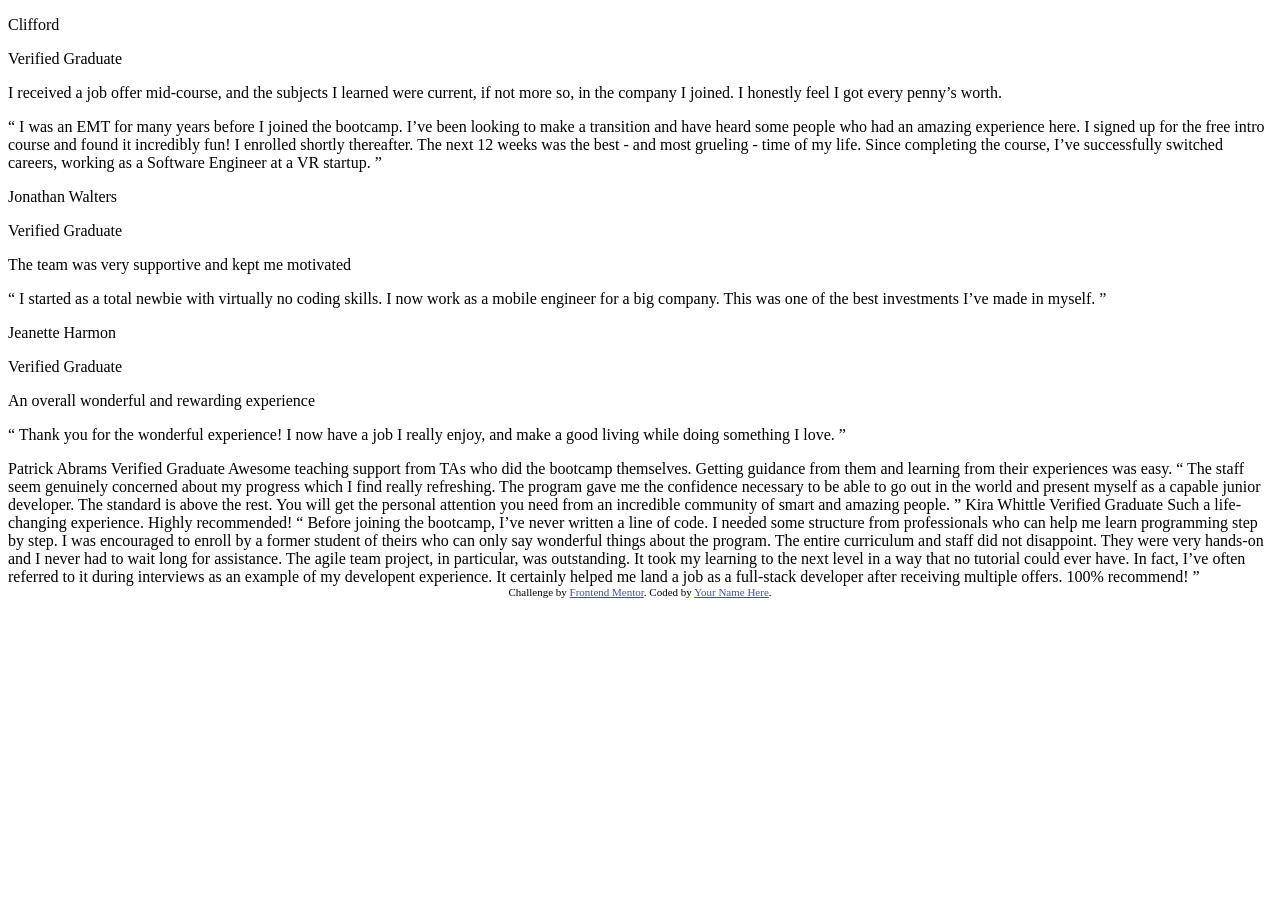
==== testimonials-grid-section-main/index.html @ 96a22df4 "first commit" ====
<!DOCTYPE html>
<html lang="en">
<head>
  <meta charset="UTF-8">
  <meta name="viewport" content="width=device-width, initial-scale=1.0"> <!-- displays site properly based on user's device -->

  <link rel="icon" type="image/png" sizes="32x32" href="./images/favicon-32x32.png">
  
  <title>Frontend Mentor | [Challenge Name Here]</title>

  <!-- Feel free to remove these styles or customise in your own stylesheet 👍 -->
  <style>
    .attribution { font-size: 0.6875rem; text-align: center; }
    .attribution a { color: hsl(228, 45%, 44%); }
  </style>
</head>
<body>
  <main>
    <section>
      <header>
        <p>Clifford</p>
        <p>Verified Graduate</p>
      </header> 
      <article>
        <p>
          I received a job offer mid-course, and the subjects I learned were current, if not more so,
          in the company I joined. I honestly feel I got every penny’s worth.
        </p>

        <p>
          “ I was an EMT for many years before I joined the bootcamp. I’ve been looking to make a
          transition and have heard some people who had an amazing experience here. I signed up
          for the free intro course and found it incredibly fun! I enrolled shortly thereafter.
          The next 12 weeks was the best - and most grueling - time of my life. Since completing
          the course, I’ve successfully switched careers, working as a Software Engineer at a VR startup. ”
        </p>
      </article>
    </section>
   
    <section>
      <header>
        <p>Jonathan Walters</p>
        <p>Verified Graduate</p>
      </header>
      <article>
        <p>The team was very supportive and kept me motivated</p>
        <p>
          “ I started as a total newbie with virtually no coding skills. I now work as a mobile engineer
          for a big company. This was one of the best investments I’ve made in myself. ”
        </p>
      </article>
    </section>

    <section>
      <header>
          <p>Jeanette Harmon</p>
          <p>Verified Graduate</p>
      </header>
      <article>
        <p>An overall wonderful and rewarding experience</p>
        <p>“ Thank you for the wonderful experience! I now have a job I really enjoy, and make a good living
        while doing something I love. ”</p>
      </article>
    </section>

    Patrick Abrams
    Verified Graduate

    Awesome teaching support from TAs who did the bootcamp themselves. Getting guidance from them and 
    learning from their experiences was easy.

    “ The staff seem genuinely concerned about my progress which I find really refreshing. The program 
    gave me the confidence necessary to be able to go out in the world and present myself as a capable 
    junior developer. The standard is above the rest. You will get the personal attention you need from 
    an incredible community of smart and amazing people. ”

    Kira Whittle
    Verified Graduate

    Such a life-changing experience. Highly recommended!

    “ Before joining the bootcamp, I’ve never written a line of code. I needed some structure from 
    professionals who can help me learn programming step by step. I was encouraged to enroll by a former 
    student of theirs who can only say wonderful things about the program. The entire curriculum and staff 
    did not disappoint. They were very hands-on and I never had to wait long for assistance. The agile team 
    project, in particular, was outstanding. It took my learning to the next level in a way that no tutorial 
    could ever have. In fact, I’ve often referred to it during interviews as an example of my developent 
    experience. It certainly helped me land a job as a full-stack developer after receiving multiple offers. 
    100% recommend! ”
  </main>
  <footer class="attribution">
    Challenge by <a href="https://www.frontendmentor.io?ref=challenge">Frontend Mentor</a>. 
    Coded by <a href="#">Your Name Here</a>.
  </footer>
</body>
</html>
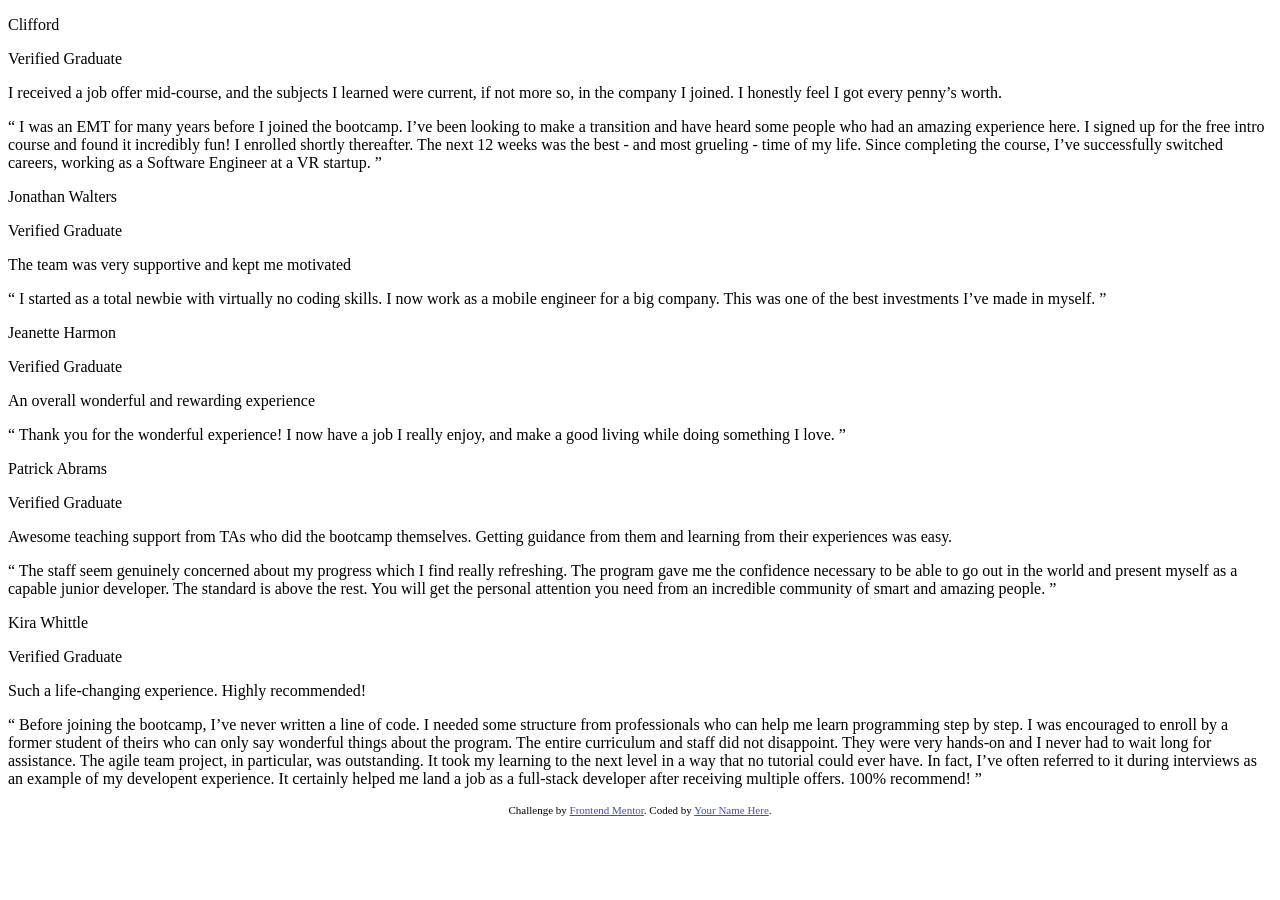
==== commit d8a8b514: "Réorganiser et structurer les sections des témoignages pour une meilleure lisibilité" ====
--- a/testimonials-grid-section-main/index.html
+++ b/testimonials-grid-section-main/index.html
@@ -63,30 +63,40 @@
       </article>
     </section>
 
-    Patrick Abrams
-    Verified Graduate
+    <section>
+      <header>
+        <p>Patrick Abrams</p>
+        <p>Verified Graduate</p>
+      </header>
+      <article>
+        <p>
+          Awesome teaching support from TAs who did the bootcamp themselves. Getting guidance from them and
+          learning from their experiences was easy.
+        </p>
+        <p>
+          “ The staff seem genuinely concerned about my progress which I find really refreshing. The program
+          gave me the confidence necessary to be able to go out in the world and present myself as a capable
+          junior developer. The standard is above the rest. You will get the personal attention you need from
+          an incredible community of smart and amazing people. ”
+        </p>
+      </article>
+    </section>
 
-    Awesome teaching support from TAs who did the bootcamp themselves. Getting guidance from them and 
-    learning from their experiences was easy.
-
-    “ The staff seem genuinely concerned about my progress which I find really refreshing. The program 
-    gave me the confidence necessary to be able to go out in the world and present myself as a capable 
-    junior developer. The standard is above the rest. You will get the personal attention you need from 
-    an incredible community of smart and amazing people. ”
-
-    Kira Whittle
-    Verified Graduate
-
-    Such a life-changing experience. Highly recommended!
-
-    “ Before joining the bootcamp, I’ve never written a line of code. I needed some structure from 
-    professionals who can help me learn programming step by step. I was encouraged to enroll by a former 
-    student of theirs who can only say wonderful things about the program. The entire curriculum and staff 
-    did not disappoint. They were very hands-on and I never had to wait long for assistance. The agile team 
-    project, in particular, was outstanding. It took my learning to the next level in a way that no tutorial 
-    could ever have. In fact, I’ve often referred to it during interviews as an example of my developent 
-    experience. It certainly helped me land a job as a full-stack developer after receiving multiple offers. 
-    100% recommend! ”
+    <section>
+      <p>Kira Whittle</p>
+      <p>Verified Graduate</p>
+      <article>
+        <p>Such a life-changing experience. Highly recommended!</p>
+        <p>“ Before joining the bootcamp, I’ve never written a line of code. I needed some structure from
+        professionals who can help me learn programming step by step. I was encouraged to enroll by a former
+        student of theirs who can only say wonderful things about the program. The entire curriculum and staff
+        did not disappoint. They were very hands-on and I never had to wait long for assistance. The agile team
+        project, in particular, was outstanding. It took my learning to the next level in a way that no tutorial
+        could ever have. In fact, I’ve often referred to it during interviews as an example of my developent
+        experience. It certainly helped me land a job as a full-stack developer after receiving multiple offers.
+        100% recommend! ”</p>
+      </article>
+    </section>
   </main>
   <footer class="attribution">
     Challenge by <a href="https://www.frontendmentor.io?ref=challenge">Frontend Mentor</a>. 
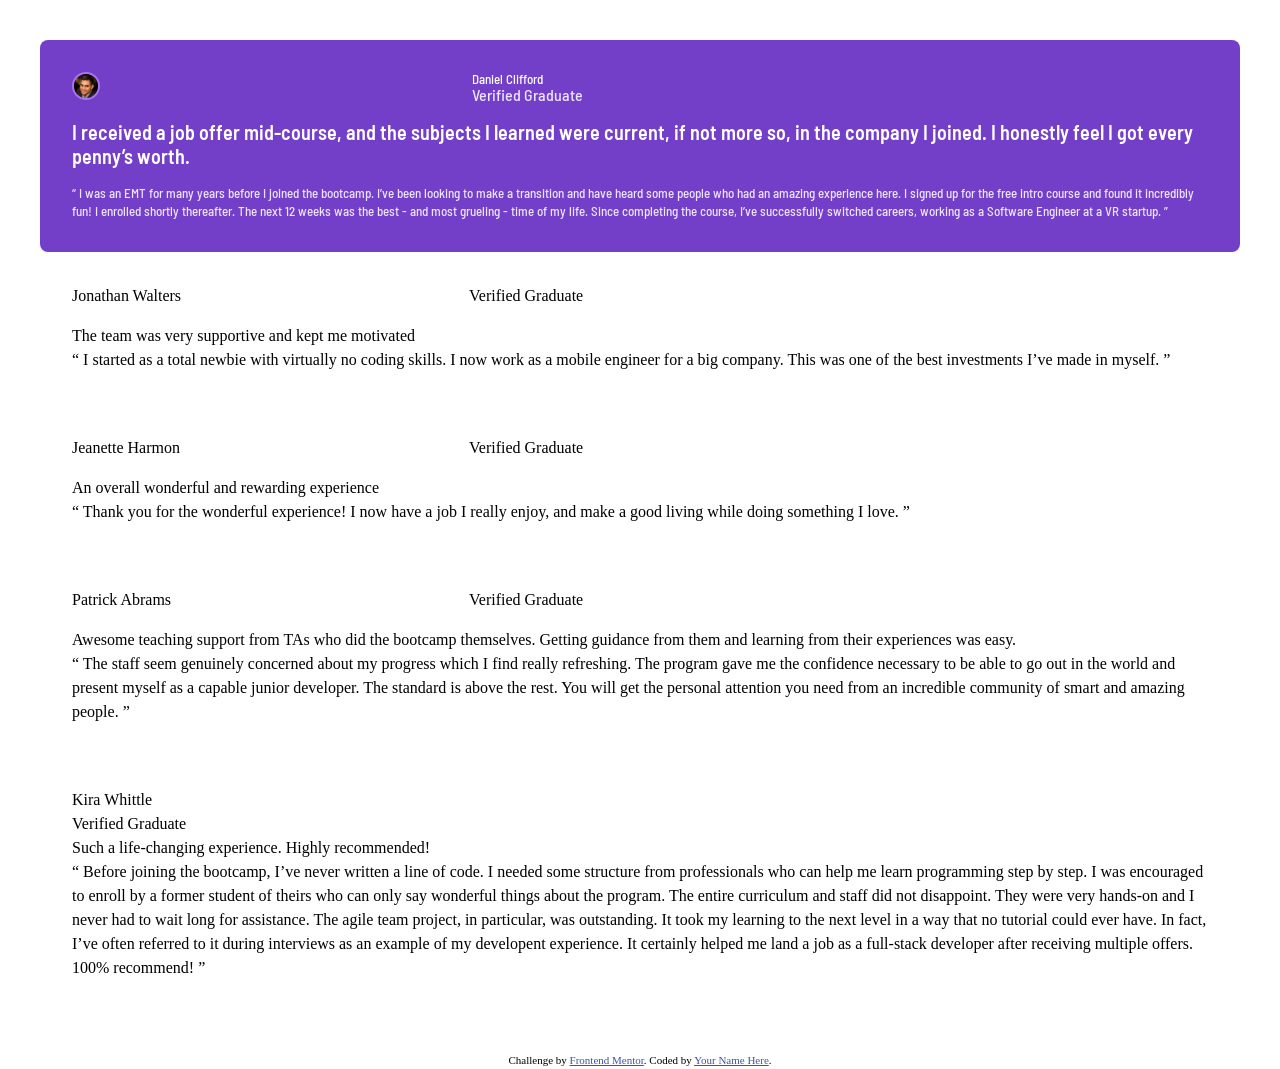
==== commit 87a5f57b: "Ajouter des styles CSS pour la mise en page des témoignages et corriger des erreurs de variables" ====
--- a/testimonials-grid-section-main/index.html
+++ b/testimonials-grid-section-main/index.html
@@ -3,9 +3,11 @@
 <head>
   <meta charset="UTF-8">
   <meta name="viewport" content="width=device-width, initial-scale=1.0"> <!-- displays site properly based on user's device -->
-
+  <link rel="preconnect" href="https://fonts.googleapis.com">
+  <link rel="preconnect" href="https://fonts.gstatic.com" crossorigin>
+  <link href="https://fonts.googleapis.com/css2?family=Barlow+Semi+Condensed:ital,wght@0,100;0,200;0,300;0,400;0,500;0,600;0,700;0,800;0,900;1,100;1,200;1,300;1,400;1,500;1,600;1,700;1,800;1,900&display=swap" rel="stylesheet">
   <link rel="icon" type="image/png" sizes="32x32" href="./images/favicon-32x32.png">
-  
+  <link rel="stylesheet" href="/testimonials-grid-section-main/style/style.css">
   <title>Frontend Mentor | [Challenge Name Here]</title>
 
   <!-- Feel free to remove these styles or customise in your own stylesheet 👍 -->
@@ -16,18 +18,23 @@
 </head>
 <body>
   <main>
-    <section>
+    <section class="card card--purple">
       <header>
-        <p>Clifford</p>
-        <p>Verified Graduate</p>
+        <!-- <figcaption> -->
+                  <img src="/testimonials-grid-section-main/images/image-daniel.jpg" alt="Daniel's portrait" class="img__border--purple">
+        <!-- </figcaption> -->
+        <div class="witness">
+          <p class="name  text-preset-2">Daniel Clifford</p> <!-- white -->
+          <p class="type text-preset-4">Verified Graduate</p> <!-- purple 50 -->
+        </div>
       </header> 
       <article>
-        <p>
+        <p class="text-preset-1 testimonies"> <!-- white -->
           I received a job offer mid-course, and the subjects I learned were current, if not more so,
           in the company I joined. I honestly feel I got every penny’s worth.
         </p>
 
-        <p>
+        <p class="text-preset-3 citation"> <!-- purple 50 -->
           “ I was an EMT for many years before I joined the bootcamp. I’ve been looking to make a
           transition and have heard some people who had an amazing experience here. I signed up
           for the free intro course and found it incredibly fun! I enrolled shortly thereafter.
@@ -37,7 +44,7 @@
       </article>
     </section>
    
-    <section>
+    <section class="card">
       <header>
         <p>Jonathan Walters</p>
         <p>Verified Graduate</p>
@@ -51,7 +58,7 @@
       </article>
     </section>
 
-    <section>
+    <section class="card">
       <header>
           <p>Jeanette Harmon</p>
           <p>Verified Graduate</p>
@@ -63,7 +70,7 @@
       </article>
     </section>
 
-    <section>
+    <section class="card">
       <header>
         <p>Patrick Abrams</p>
         <p>Verified Graduate</p>
@@ -82,7 +89,7 @@
       </article>
     </section>
 
-    <section>
+    <section class="card">
       <p>Kira Whittle</p>
       <p>Verified Graduate</p>
       <article>
--- a/testimonials-grid-section-main/style/style.css
+++ b/testimonials-grid-section-main/style/style.css
@@ -0,0 +1,49 @@
+@import 'reset.css';
+@import 'variable.css';
+@import 'typo.css';
+
+body{
+    min-height: 100vh;
+}
+footer{
+    position: relative;
+    bottom: 0;
+}
+main{
+    margin: var(--spacing_500);
+}
+.card{
+    max-height: max-content;
+    padding: var(--spacing_400);
+    box-shadow: 40px 60px 50px -47px 48556A 24.74%;
+    border-radius: 8px;
+}
+.card--purple{
+    background-color: var(--purple_500);
+}
+header{
+    display: flex;
+    justify-content: space-between;
+    width: 45%;
+    margin-bottom: var(--spacing_200);
+}
+img{
+    height: 28px;
+    width: 28px;
+}
+.img__border--purple {
+    border-radius: 50%;
+    border: 2px solid var(--purple_300);
+}
+.name,
+.testimonies{
+    color: #fff;
+}
+.type,
+.citation{
+    color: var(--purple_50);
+}
+.citation,
+.testimonies{
+    margin-top: var(--spacing_200);
+}
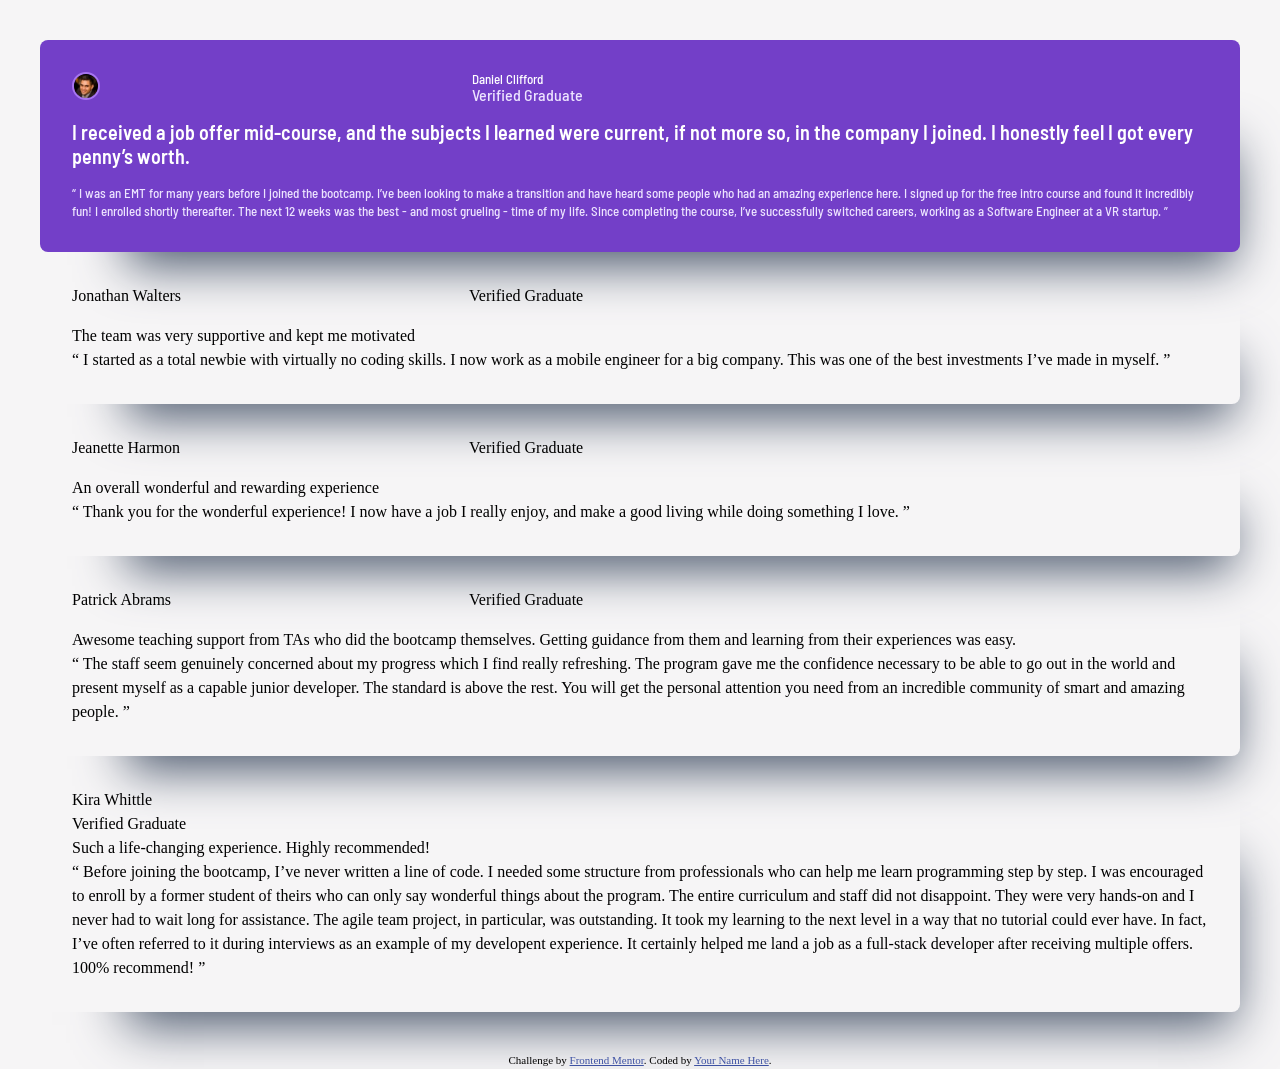
==== commit 5726f19e: "Corriger la balise d'image dans la section témoignages et ajuster la couleur de fond du corps" ====
--- a/testimonials-grid-section-main/index.html
+++ b/testimonials-grid-section-main/index.html
@@ -20,9 +20,7 @@
   <main>
     <section class="card card--purple">
       <header>
-        <!-- <figcaption> -->
-                  <img src="/testimonials-grid-section-main/images/image-daniel.jpg" alt="Daniel's portrait" class="img__border--purple">
-        <!-- </figcaption> -->
+        <img src="/testimonials-grid-section-main/images/image-daniel.jpg" alt="Daniel's portrait" class="img__border--purple">
         <div class="witness">
           <p class="name  text-preset-2">Daniel Clifford</p> <!-- white -->
           <p class="type text-preset-4">Verified Graduate</p> <!-- purple 50 -->
--- a/testimonials-grid-section-main/style/style.css
+++ b/testimonials-grid-section-main/style/style.css
@@ -4,6 +4,7 @@
 
 body{
     min-height: 100vh;
+    background-color: #F6F5F6;
 }
 footer{
     position: relative;
@@ -15,7 +16,7 @@
 .card{
     max-height: max-content;
     padding: var(--spacing_400);
-    box-shadow: 40px 60px 50px -47px 48556A 24.74%;
+    box-shadow: 40px 60px 50px -47px rgba(72, 85, 106, 24.74);
     border-radius: 8px;
 }
 .card--purple{
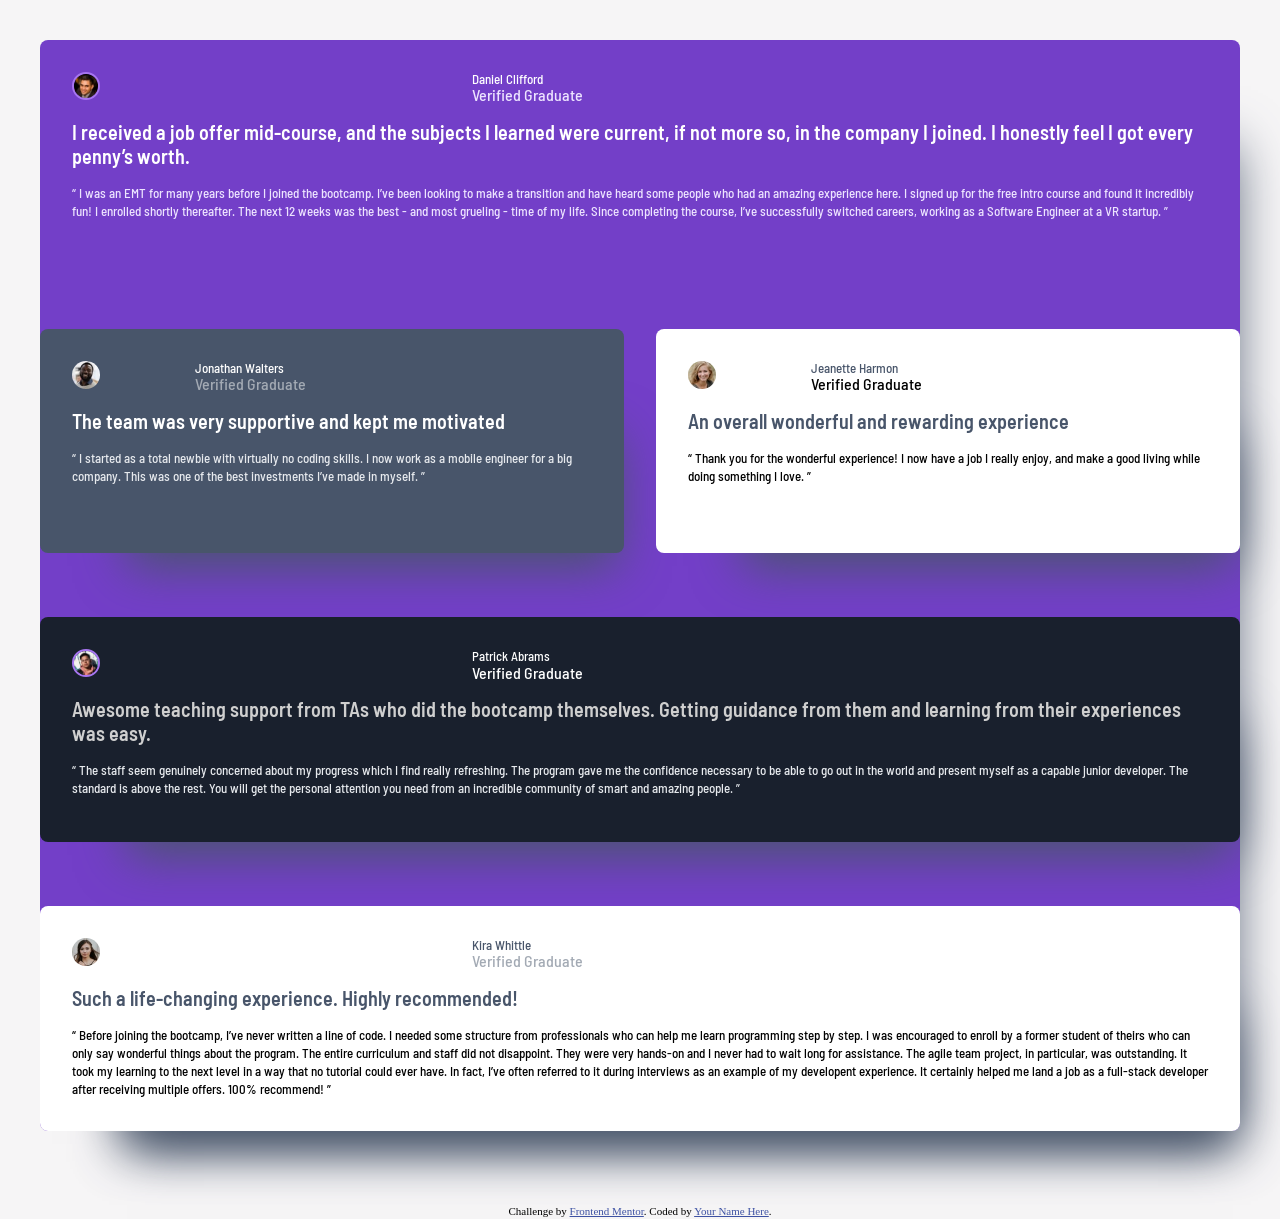
==== commit f9793aab: "Améliorer la mise en page et les styles des témoignages avec des classes CSS supplémentaires et des " ====
--- a/testimonials-grid-section-main/index.html
+++ b/testimonials-grid-section-main/index.html
@@ -22,17 +22,17 @@
       <header>
         <img src="/testimonials-grid-section-main/images/image-daniel.jpg" alt="Daniel's portrait" class="img__border--purple">
         <div class="witness">
-          <p class="name  text-preset-2">Daniel Clifford</p> <!-- white -->
-          <p class="type text-preset-4">Verified Graduate</p> <!-- purple 50 -->
+          <p class="name name--white  text-preset-2">Daniel Clifford</p> <!-- white -->
+          <p class="type type--purple text-preset-4">Verified Graduate</p> <!-- purple 50 -->
         </div>
       </header> 
       <article>
-        <p class="text-preset-1 testimonies"> <!-- white -->
+        <p class="text-preset-1 testimonies testimonies--white"> <!-- white -->
           I received a job offer mid-course, and the subjects I learned were current, if not more so,
           in the company I joined. I honestly feel I got every penny’s worth.
         </p>
 
-        <p class="text-preset-3 citation"> <!-- purple 50 -->
+        <p class="text-preset-3 citation citation--purple">
           “ I was an EMT for many years before I joined the bootcamp. I’ve been looking to make a
           transition and have heard some people who had an amazing experience here. I signed up
           for the free intro course and found it incredibly fun! I enrolled shortly thereafter.
@@ -42,43 +42,52 @@
       </article>
     </section>
    
-    <section class="card">
+    <section class="card card--grey">
       <header>
-        <p>Jonathan Walters</p>
-        <p>Verified Graduate</p>
+        <img src="/testimonials-grid-section-main/images/image-jonathan.jpg" alt="Jonathan's portrait" img__border--purple>
+        <div class="wrapper">
+          <p class="name name--white text-preset-2">Jonathan Walters</p>
+          <p class="type type--grey text-preset-4">Verified Graduate</p>
+        </div>
       </header>
       <article>
-        <p>The team was very supportive and kept me motivated</p>
-        <p>
+        <p class="text-preset-1 testimonies testimonies--white">The team was very supportive and kept me motivated</p>
+        <p class="text-preset-3 citation citation--grey100">
           “ I started as a total newbie with virtually no coding skills. I now work as a mobile engineer
           for a big company. This was one of the best investments I’ve made in myself. ”
         </p>
       </article>
     </section>
 
-    <section class="card">
+    <section class="card card--white card--little">
       <header>
-          <p>Jeanette Harmon</p>
-          <p>Verified Graduate</p>
+        <img src="/testimonials-grid-section-main/images/image-jeanette.jpg" alt="Jeanette's portrait">
+          <div class="wrapper">
+            <p class="name name--grey500 text-preset-2">Jeanette Harmon</p>
+            <p class="type type--grey400 text-preset-4">Verified Graduate</p>
+          </div>
       </header>
       <article>
-        <p>An overall wonderful and rewarding experience</p>
-        <p>“ Thank you for the wonderful experience! I now have a job I really enjoy, and make a good living
+        <p class="text-preset-1 testimonies testimonies--grey500">An overall wonderful and rewarding experience</p>
+        <p class="text-preset-3 citation citation--grey400">“ Thank you for the wonderful experience! I now have a job I really enjoy, and make a good living
         while doing something I love. ”</p>
       </article>
     </section>
 
-    <section class="card">
+    <section class="card card--darkblue">
       <header>
-        <p>Patrick Abrams</p>
-        <p>Verified Graduate</p>
+        <img src="/testimonials-grid-section-main/images/image-patrick.jpg" alt="Patrick's portrait" class="img__border--purple">
+        <div class="wrapper">
+          <p class="name name--white text-preset-2">Patrick Abrams</p>
+          <p class="type type--white text-preset-4">Verified Graduate</p>
+        </div>
       </header>
       <article>
-        <p>
+        <p class="text-preset-1 testimonies testimonies--grey200">
           Awesome teaching support from TAs who did the bootcamp themselves. Getting guidance from them and
           learning from their experiences was easy.
         </p>
-        <p>
+        <p class="text-preset-3 citation citation--grey100">
           “ The staff seem genuinely concerned about my progress which I find really refreshing. The program
           gave me the confidence necessary to be able to go out in the world and present myself as a capable
           junior developer. The standard is above the rest. You will get the personal attention you need from
@@ -87,12 +96,17 @@
       </article>
     </section>
 
-    <section class="card">
-      <p>Kira Whittle</p>
-      <p>Verified Graduate</p>
+    <section class="card card--white card--big">
+      <header>
+        <img src="/testimonials-grid-section-main/images/image-kira.jpg" alt="Kira's portrait">
+        <div class="wrapper">
+          <p class="name name--grey500 text-preset-2">Kira Whittle</p>
+          <p class="type type--grey text-preset-4">Verified Graduate</p>
+        </div>
+      </header>
       <article>
-        <p>Such a life-changing experience. Highly recommended!</p>
-        <p>“ Before joining the bootcamp, I’ve never written a line of code. I needed some structure from
+        <p class="text-preset-1 testimonies testimonies--grey500">Such a life-changing experience. Highly recommended!</p>
+        <p class="text-preset-3 citation citation--grey400">“ Before joining the bootcamp, I’ve never written a line of code. I needed some structure from
         professionals who can help me learn programming step by step. I was encouraged to enroll by a former
         student of theirs who can only say wonderful things about the program. The entire curriculum and staff
         did not disappoint. They were very hands-on and I never had to wait long for assistance. The agile team
--- a/testimonials-grid-section-main/style/style.css
+++ b/testimonials-grid-section-main/style/style.css
@@ -18,9 +18,13 @@
     padding: var(--spacing_400);
     box-shadow: 40px 60px 50px -47px rgba(72, 85, 106, 24.74);
     border-radius: 8px;
+    margin-bottom: var(--spacing_400);
 }
 .card--purple{
     background-color: var(--purple_500);
+}
+.card--grey{
+    background-color: var(--grey_500);
 }
 header{
     display: flex;
@@ -31,20 +35,92 @@
 img{
     height: 28px;
     width: 28px;
+    border-radius: 50%;
 }
 .img__border--purple {
-    border-radius: 50%;
     border: 2px solid var(--purple_300);
 }
-.name,
-.testimonies{
+
+.name--white,
+.testimonies--white,
+.type--white{
     color: #fff;
 }
-.type,
-.citation{
+.type--purple,
+.citation--purple{
     color: var(--purple_50);
 }
 .citation,
 .testimonies{
     margin-top: var(--spacing_200);
+}
+.type--grey{
+    color: #A3AAB4;
+}
+.citation--grey100{
+    color: var(--grey_100);
+}
+.card--white{
+    background-color: #fff;
+}
+.name--grey500,
+.testimonies--grey500,
+.name--grey500{
+    color: var(--grey_500);
+}
+.type--grey400,
+.citation--grey400{
+    color: var(--grey_400)
+}
+.card--darkblue{
+    background-color: var(--bg_color-dark_blue);
+}
+.testimonies--grey200{
+    color: var(--grey_200);
+}
+@media(min-width: 768px) {
+    main{
+        display: grid;
+        grid-template-columns: repeat(8, 1fr);
+        grid-template-rows: repeat(4, 1fr);
+        gap: 32px;
+    }
+    .card--purple{
+        grid-area: 1 / 1 / -1 / -1;
+    }
+    .card--grey{
+        grid-area: 2/ 1 / 3 / 5;
+    }
+    .card--little{
+        grid-area : 2 / 5 / 3 / -1;
+    }
+    .card--darkblue{
+        grid-area: 3 / 1 / 4 / -1;
+    }
+    .card--big{
+        grid-area: 4 / 1 / -1 / -1;
+    }
+}
+@media(min-width: 1440px) {
+    main{
+        display: grid;
+        grid-template-columns: repeat(12, 1fr);
+        grid-template-rows: repeat(4, 1fr);
+        gap: 32px;
+    }
+    .card--purple{
+        grid-area: 1 / 1 / 3 / 7;
+    }
+    .card--grey{
+        grid-area: 1 / 7 / 3 / 10;
+    }
+    .card--big{
+        grid-area : 1  / 10 / -1 / -1;
+    }
+    .card--darkblue{
+        grid-area: 3 / 4 / -1 / 10;
+    }
+    .card--little{
+        grid-area: 3 / 1 / -1 / 4;
+    }
 }
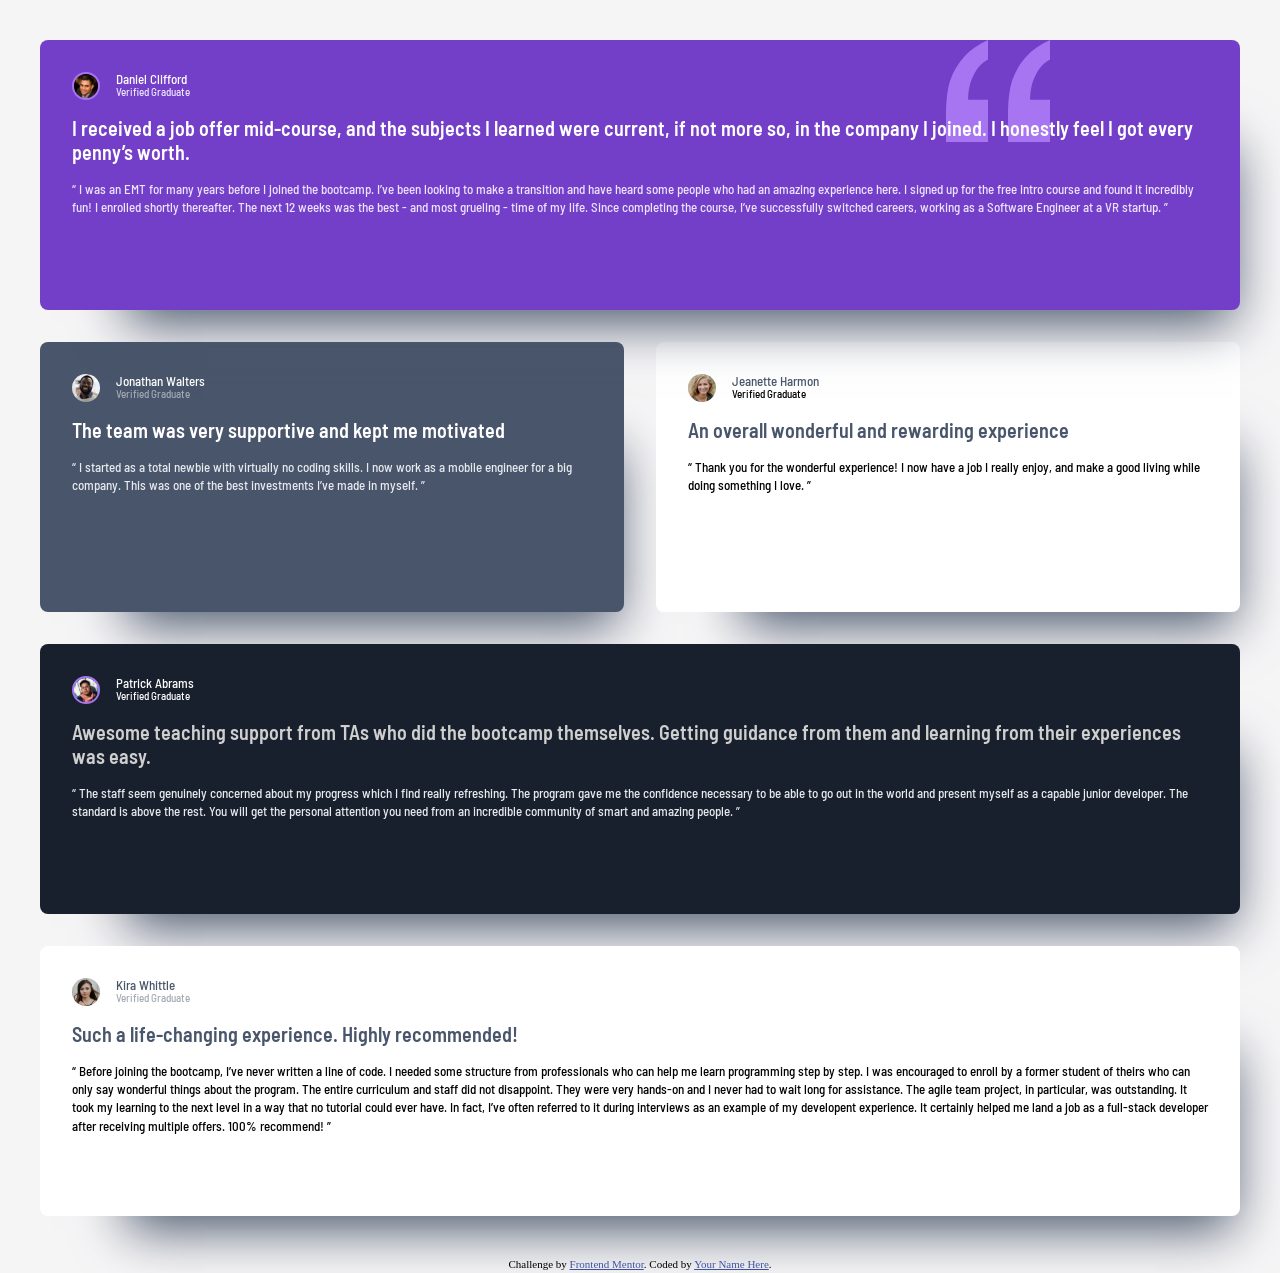
==== commit 9d9ab0ac: "Supprimer les fichiers inutiles et mettre à jour les chemins d'accès aux images dans index.html pour" ====
--- a/testimonials-grid-section-main/index.html
+++ b/testimonials-grid-section-main/index.html
@@ -7,7 +7,8 @@
   <link rel="preconnect" href="https://fonts.gstatic.com" crossorigin>
   <link href="https://fonts.googleapis.com/css2?family=Barlow+Semi+Condensed:ital,wght@0,100;0,200;0,300;0,400;0,500;0,600;0,700;0,800;0,900;1,100;1,200;1,300;1,400;1,500;1,600;1,700;1,800;1,900&display=swap" rel="stylesheet">
   <link rel="icon" type="image/png" sizes="32x32" href="./images/favicon-32x32.png">
-  <link rel="stylesheet" href="/testimonials-grid-section-main/style/style.css">
+  <link rel="stylesheet" href="./style/style.css">
+  <meta name="description" content="A testimonial page">
   <title>Frontend Mentor | [Challenge Name Here]</title>
 
   <!-- Feel free to remove these styles or customise in your own stylesheet 👍 -->
@@ -19,8 +20,9 @@
 <body>
   <main>
     <section class="card card--purple">
+            <img src="./images/bg-pattern-quotation.svg" alt="" aria-hidden="true" class="quotation">
       <header>
-        <img src="/testimonials-grid-section-main/images/image-daniel.jpg" alt="Daniel's portrait" class="img__border--purple">
+        <img src="./images/image-daniel.jpg" alt="Daniel's portrait" class="img__border--purple">
         <div class="witness">
           <p class="name name--white  text-preset-2">Daniel Clifford</p> <!-- white -->
           <p class="type type--purple text-preset-4">Verified Graduate</p> <!-- purple 50 -->
@@ -44,7 +46,7 @@
    
     <section class="card card--grey">
       <header>
-        <img src="/testimonials-grid-section-main/images/image-jonathan.jpg" alt="Jonathan's portrait" img__border--purple>
+        <img src="./images/image-jonathan.jpg" alt="Jonathan's portrait" img__border--purple>
         <div class="wrapper">
           <p class="name name--white text-preset-2">Jonathan Walters</p>
           <p class="type type--grey text-preset-4">Verified Graduate</p>
@@ -61,7 +63,7 @@
 
     <section class="card card--white card--little">
       <header>
-        <img src="/testimonials-grid-section-main/images/image-jeanette.jpg" alt="Jeanette's portrait">
+        <img src="./images/image-jeanette.jpg" alt="Jeanette's portrait">
           <div class="wrapper">
             <p class="name name--grey500 text-preset-2">Jeanette Harmon</p>
             <p class="type type--grey400 text-preset-4">Verified Graduate</p>
@@ -76,7 +78,7 @@
 
     <section class="card card--darkblue">
       <header>
-        <img src="/testimonials-grid-section-main/images/image-patrick.jpg" alt="Patrick's portrait" class="img__border--purple">
+        <img src="./images/image-patrick.jpg" alt="Patrick's portrait" class="img__border--purple">
         <div class="wrapper">
           <p class="name name--white text-preset-2">Patrick Abrams</p>
           <p class="type type--white text-preset-4">Verified Graduate</p>
@@ -98,7 +100,7 @@
 
     <section class="card card--white card--big">
       <header>
-        <img src="/testimonials-grid-section-main/images/image-kira.jpg" alt="Kira's portrait">
+        <img src="./images/image-kira.jpg" alt="Kira's portrait">
         <div class="wrapper">
           <p class="name name--grey500 text-preset-2">Kira Whittle</p>
           <p class="type type--grey text-preset-4">Verified Graduate</p>
--- a/testimonials-grid-section-main/style/style.css
+++ b/testimonials-grid-section-main/style/style.css
@@ -14,7 +14,7 @@
     margin: var(--spacing_500);
 }
 .card{
-    max-height: max-content;
+    /* max-height: max-content; */
     padding: var(--spacing_400);
     box-shadow: 40px 60px 50px -47px rgba(72, 85, 106, 24.74);
     border-radius: 8px;
@@ -28,14 +28,15 @@
 }
 header{
     display: flex;
-    justify-content: space-between;
-    width: 45%;
+    justify-content: flex-start;
+    /* width: 45%; */
     margin-bottom: var(--spacing_200);
 }
-img{
+header img{
     height: 28px;
     width: 28px;
     border-radius: 50%;
+    margin-right: var(--spacing_200);
 }
 .img__border--purple {
     border: 2px solid var(--purple_300);
@@ -78,6 +79,9 @@
 .testimonies--grey200{
     color: var(--grey_200);
 }
+.quotation{
+    display: none;
+}
 @media(min-width: 768px) {
     main{
         display: grid;
@@ -85,14 +89,26 @@
         grid-template-rows: repeat(4, 1fr);
         gap: 32px;
     }
+    main .card{
+        margin-bottom: 0;
+    }
     .card--purple{
-        grid-area: 1 / 1 / -1 / -1;
-    }
+        grid-area: 1 / 1 / 2 / -1;
+        width: 100%;
+        height: 270px;
+        position: relative;
+        z-index: 0;
+        /* margin-bottom: 0; */
+        }
     .card--grey{
         grid-area: 2/ 1 / 3 / 5;
+        /* width: 45%; */
+        /* height: 100%; */
     }
     .card--little{
         grid-area : 2 / 5 / 3 / -1;
+        /* width: 45%; */
+        /* height: 246px; */
     }
     .card--darkblue{
         grid-area: 3 / 1 / 4 / -1;
@@ -100,8 +116,26 @@
     .card--big{
         grid-area: 4 / 1 / -1 / -1;
     }
+    .quotation{
+        display: block;
+        width: 104px;
+        height: 102px;
+        position: absolute;
+        top: 0px;
+        right: 190px;
+        z-index: 10;
+    }
+    .testimonies{
+        position: relative;
+        z-index: 100;
+    }
 }
 @media(min-width: 1440px) {
+    body{
+        display: flex;
+        flex-direction: column;
+        justify-content: center;
+    }
     main{
         display: grid;
         grid-template-columns: repeat(12, 1fr);
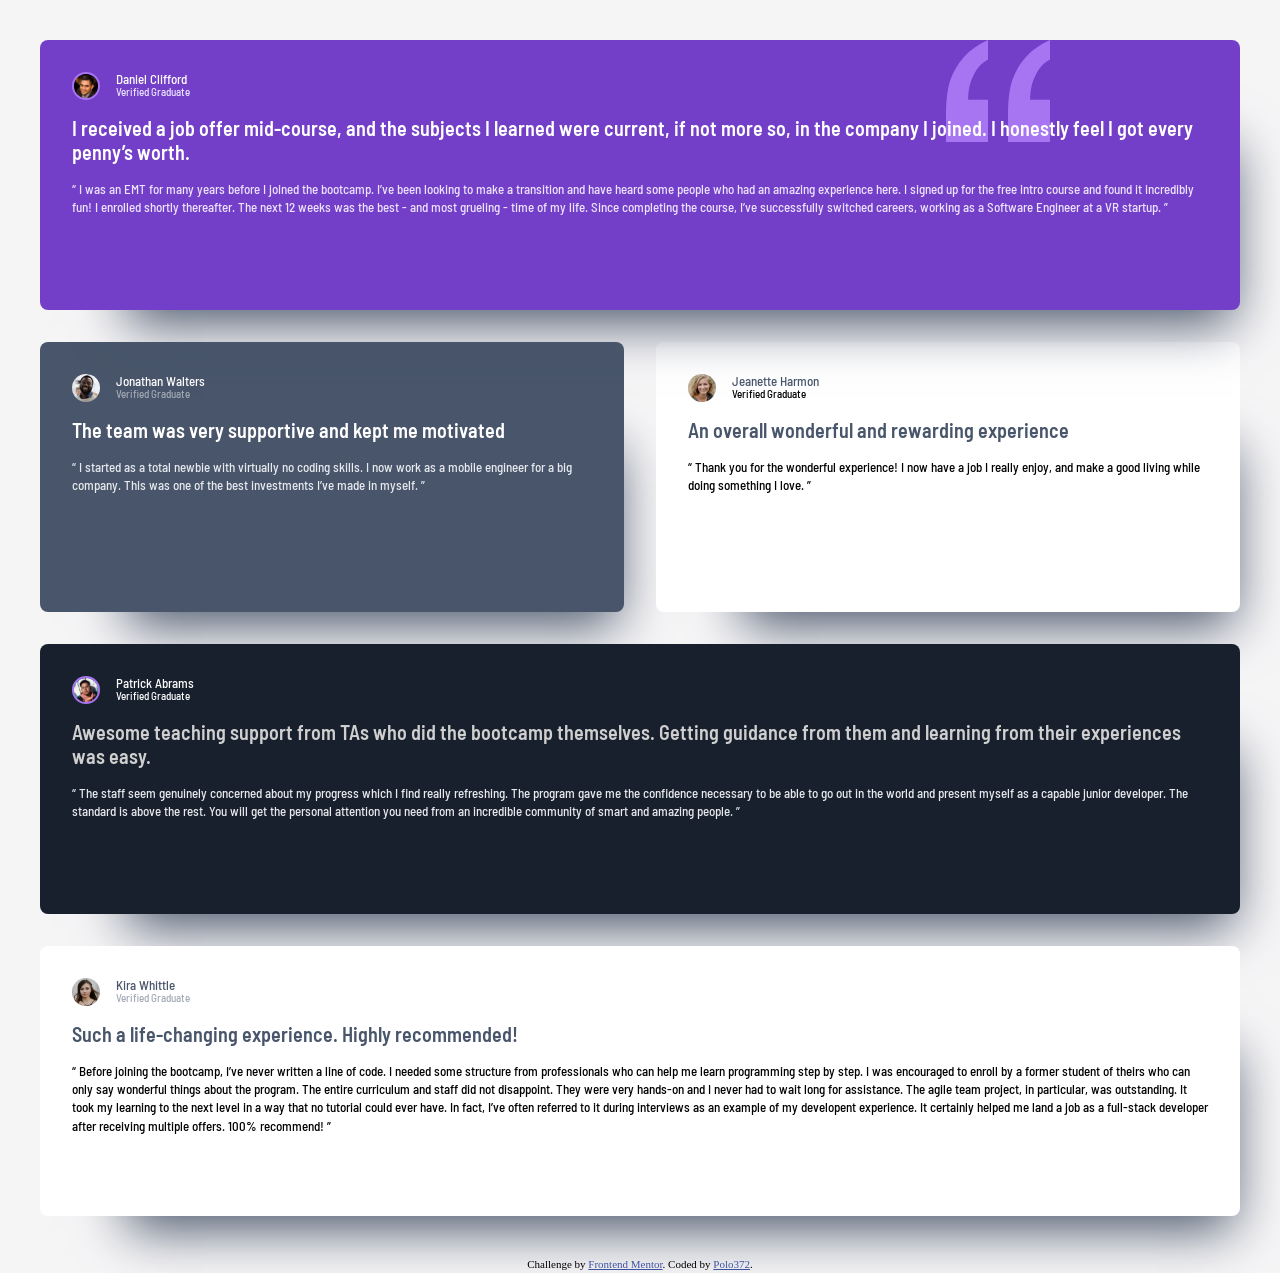
==== commit d3c2ff10: "Refactor code structure for improved readability and maintainability" ====
--- a/testimonials-grid-section-main/index.html
+++ b/testimonials-grid-section-main/index.html
@@ -121,7 +121,7 @@
   </main>
   <footer class="attribution">
     Challenge by <a href="https://www.frontendmentor.io?ref=challenge">Frontend Mentor</a>. 
-    Coded by <a href="#">Your Name Here</a>.
+    Coded by <a href="https://github.com/polo372">Polo372</a>.
   </footer>
 </body>
 </html>
